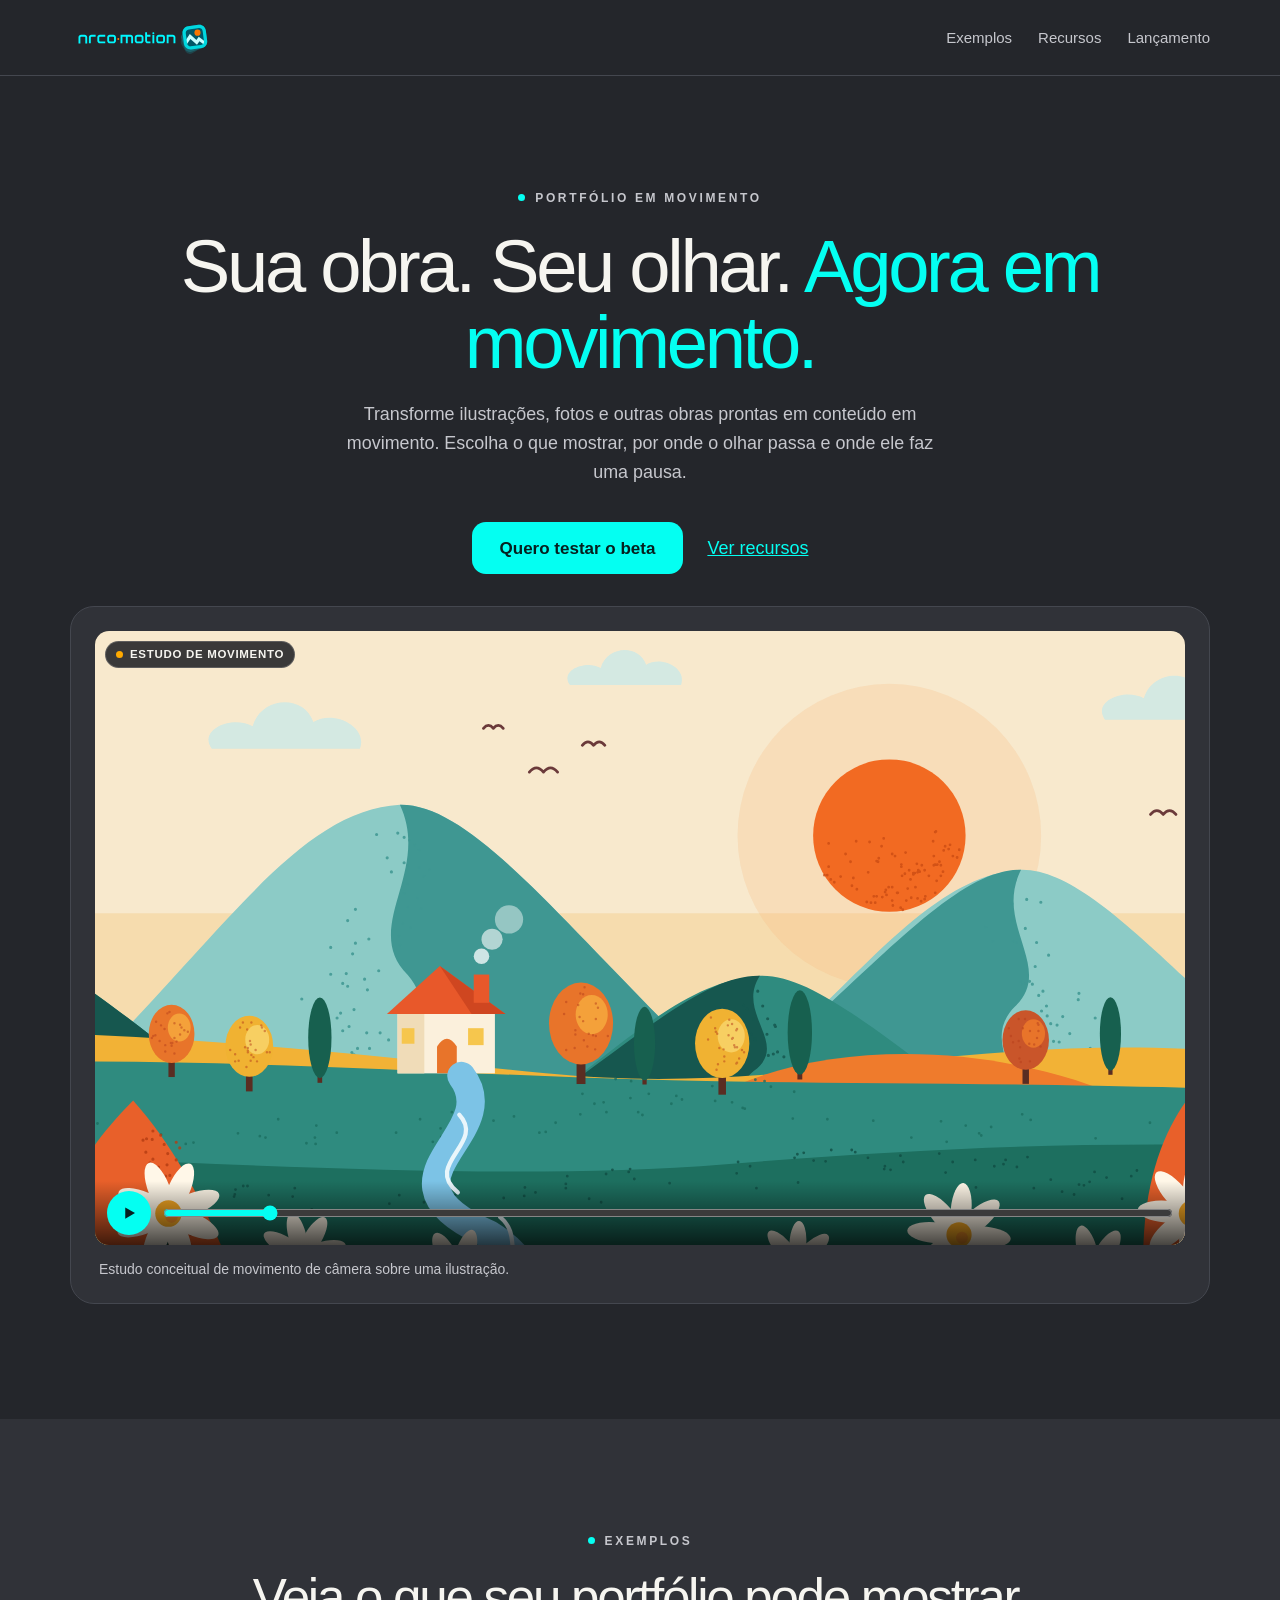
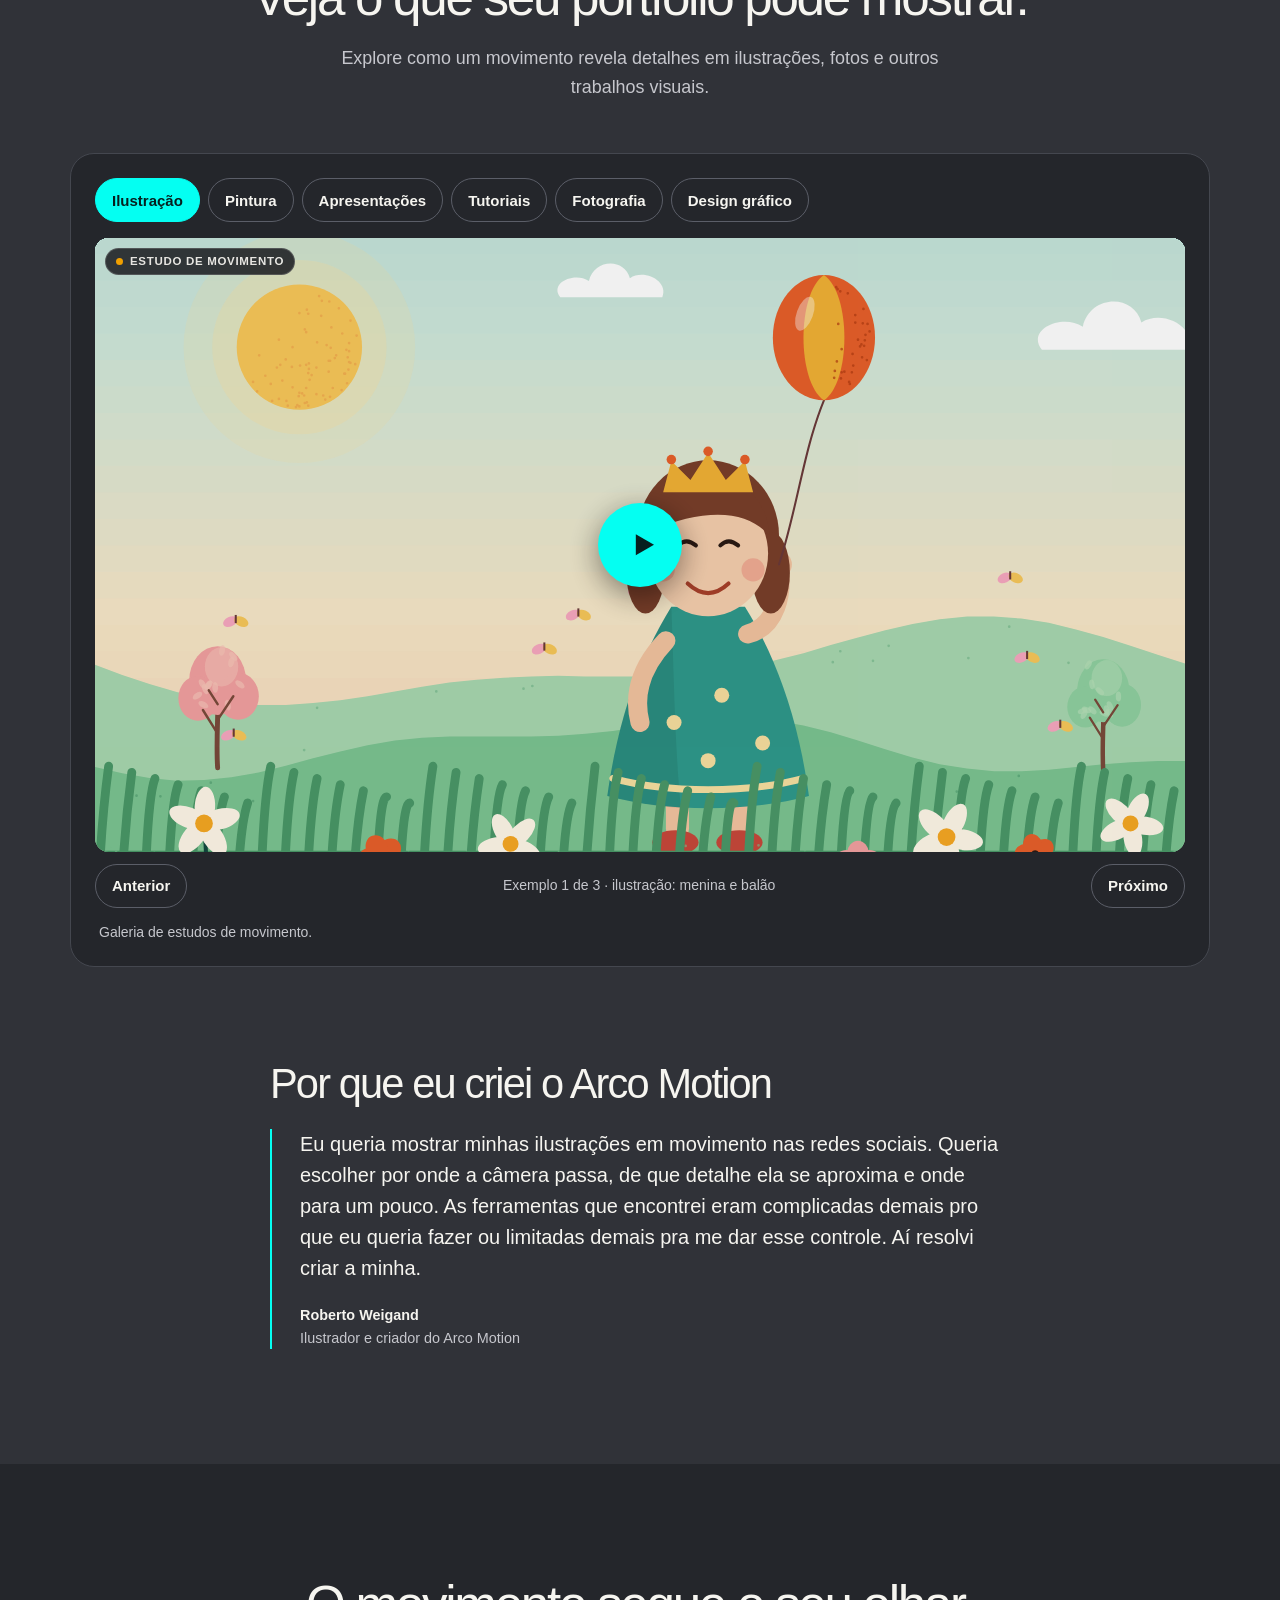
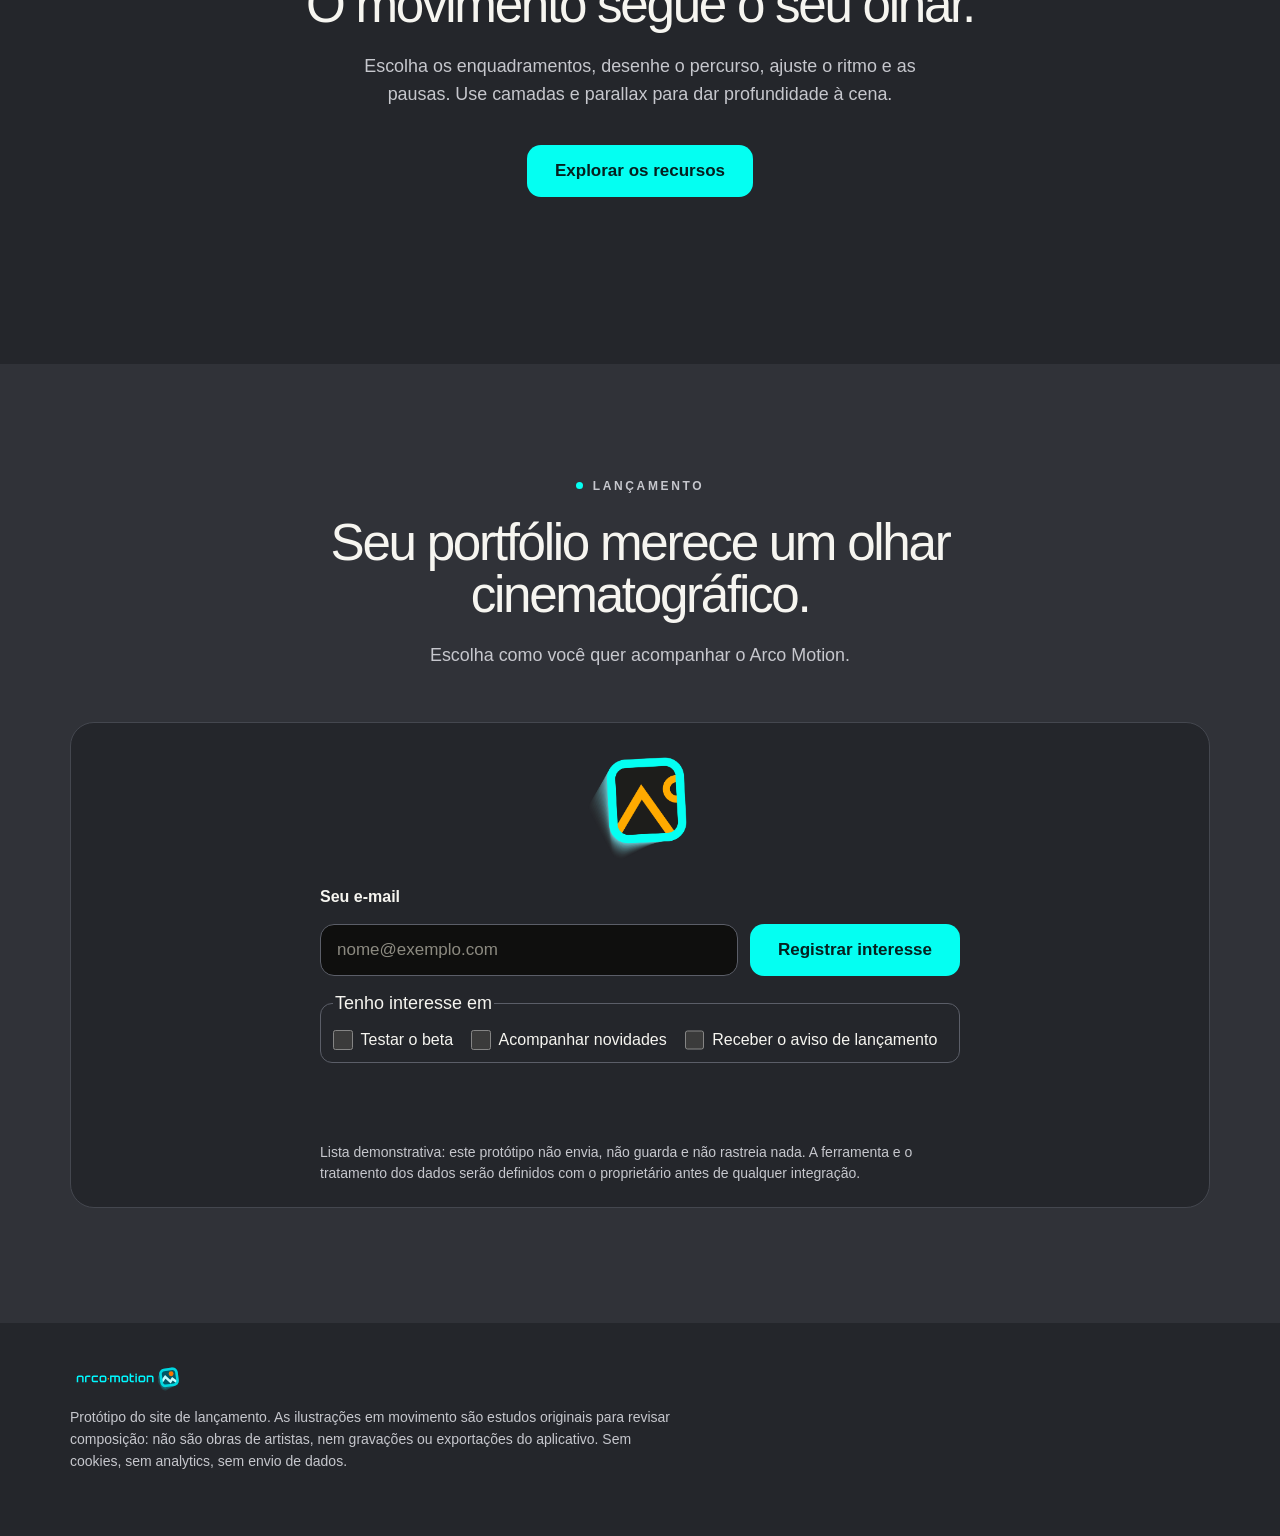
==== index.html @ 16046665 "Publica prévia do site Arco Motion" ====
<!doctype html>
<html lang="pt-BR">
<head>
<meta charset="utf-8">
<meta name="viewport" content="width=device-width, initial-scale=1">
<title>Arco Motion — Sua obra. Seu olhar. Agora em movimento</title>
<meta name="description" content="Arco Motion: mostre ilustração, pintura e fotografia em movimento nas redes sociais e no portfólio, sem imprimir nem filmar a obra.">
<meta name="theme-color" content="#24262b">
<link rel="icon" type="image/png" href="assets/arcomotion-simbolo.png">
<link rel="stylesheet" href="css/style.css">
</head>
<body>
<a class="skip" href="#conteudo">Ir para o conteúdo</a>

<header class="top">
  <div class="wrap">
    <a class="brand" href="#topo" aria-label="Arco Motion — início">
      <img src="assets/arco-motion-fundo-escuro.svg" width="382" height="100" alt="Arco Motion">
    </a>
    <nav class="nav landing-nav" aria-label="Páginas">
      <a href="#exemplos">Exemplos</a>
      <a href="recursos.html">Recursos</a>
      <a href="#lista">Lançamento</a>
    </nav>
  </div>
</header>

<main id="conteudo">

<section class="s hero" id="topo" aria-labelledby="h-hero">
  <div class="wrap">
    <div class="head">
      <p class="hat">Portfólio em movimento</p>
      <h1 id="h-hero">Sua obra. Seu olhar. <span class="cy">Agora em movimento.</span></h1>
      <p>Transforme ilustrações, fotos e outras obras prontas em conteúdo em movimento. Escolha o que mostrar, por onde o olhar passa e onde ele faz uma pausa.</p>
    <div class="cta landing-actions"><a class="btn" href="#lista">Quero testar o beta</a><a href="recursos.html">Ver recursos</a></div>
    </div>
    <div class="media">
      <div class="player" data-motion="hero" data-aspect="16/9" data-id="hero" data-autoplay="1" data-title="Estudo de movimento: câmera percorrendo uma paisagem ilustrada"></div>
      <p class="rm" role="note">Movimento reduzido está ativo no seu aparelho: nada começa sozinho. Use o botão de reproduzir quando quiser.</p>
      <p class="media-note">Estudo conceitual de movimento de câmera sobre uma ilustração.</p>
    </div>
  </div>
</section>

<section class="s" id="exemplos" aria-labelledby="h-ex">
  <div class="wrap">
    <div class="head">
      <p class="hat">Exemplos</p>
      <h2 id="h-ex">Veja o que seu portfólio pode mostrar.</h2>
      <p>Explore como um movimento revela detalhes em ilustrações, fotos e outros trabalhos visuais.</p>
    </div>
    <div class="media">
      <div class="tabs" role="tablist" aria-label="Tipo de trabalho" id="tabs"></div>
      <div id="tabpanels"></div>
      <p class="media-note">Galeria de estudos de movimento.</p>
    </div>
    <section class="founder-story" id="historia" aria-labelledby="h-historia">
      <h2 id="h-historia">Por que eu criei o Arco Motion</h2>
      <figure>
        <blockquote>
          <p>Eu queria mostrar minhas ilustrações em movimento nas redes sociais. Queria escolher por onde a câmera passa, de que detalhe ela se aproxima e onde para um pouco. As ferramentas que encontrei eram complicadas demais pro que eu queria fazer ou limitadas demais pra me dar esse controle. Aí resolvi criar a minha.</p>
        </blockquote>
        <figcaption><strong>Roberto Weigand</strong><span>Ilustrador e criador do Arco Motion</span></figcaption>
      </figure>
    </section>
  </div>
</section>

<section class="s" aria-labelledby="h-destaques">
  <div class="wrap">
    <div class="head">
      <h2 id="h-destaques">O movimento segue o seu olhar.</h2>
      <p>Escolha os enquadramentos, desenhe o percurso, ajuste o ritmo e as pausas. Use camadas e parallax para dar profundidade à cena.</p>
      <div class="cta"><a class="btn" href="recursos.html">Explorar os recursos</a></div>
    </div>
  </div>
</section>

<section class="s closing" id="lista" aria-labelledby="h-fim">
  <div class="wrap">
    <div class="head">
      <p class="hat">Lançamento</p>
      <h2 id="h-fim">Seu portfólio merece um olhar cinematográfico.</h2>
      <p>Escolha como você quer acompanhar o Arco Motion.</p>
    </div>
    <div class="media">
      <img class="sym" src="assets/arcomotion-simbolo.png" width="801" height="801" alt="">
      <form class="signup" id="signup" novalidate>
        <label for="em">Seu e-mail</label>
        <div class="row">
          <input id="em" type="email" inputmode="email" autocomplete="off" placeholder="nome@exemplo.com">
          <button class="btn" type="submit">Registrar interesse</button>
        </div>
        <fieldset class="signup-interests">
          <legend>Tenho interesse em</legend>
          <label><input type="checkbox" name="interesse" value="beta"> Testar o beta</label>
          <label><input type="checkbox" name="interesse" value="novidades"> Acompanhar novidades</label>
          <label><input type="checkbox" name="interesse" value="lancamento"> Receber o aviso de lançamento</label>
        </fieldset>
        <p class="msg" id="msg" role="status" aria-live="polite"></p>
        <p class="media-note" style="margin:0">Lista demonstrativa: este protótipo não envia, não guarda e não rastreia nada. A ferramenta e o tratamento dos dados serão definidos com o proprietário antes de qualquer integração.</p>
      </form>
    </div>
  </div>
</section>

</main>

<footer>
  <div class="wrap">
    <img src="assets/arco-motion-fundo-escuro.svg" width="382" height="100" alt="Arco Motion">
    <p>Protótipo do site de lançamento. As ilustrações em movimento são estudos originais para revisar composição: não são obras de artistas, nem gravações ou exportações do aplicativo. Sem cookies, sem analytics, sem envio de dados.</p>
  </div>
</footer>

<script src="js/scenes.js"></script>
<script src="js/app.js"></script>
</body>
</html>
---- css/style.css ----
/* Arco Motion — site de lançamento (protótipo)
   Cores da marca amostradas do arquivo oficial do logo:
   ciano #04FFF2 · âmbar #FFAA00 · fundo #1D1D1B · azul-suave #6BC4CF */
:root {
  /* fundos amostrados dos painéis do aplicativo (arco-app-test, index.html):
     --bg #24262B · --surface #303238 · --surface2 #393C43 · --surface3 #4a4d55 */
  --bg: #24262b;
  --bg-2: #393c43;
  --panel: #303238;
  --stage: #1b1d21;
  --line: #44474f;
  --line-2: #5b5e68;
  --text: #f6f5f0;
  --muted: #c6c7cd;
  --cyan: #04fff2;
  --amber: #ffaa00;
  --coral: #ff6b5b;
  --soft: #6bc4cf;
  --r: 18px;
  --wrap: 1180px;
  --sans: "Helvetica Neue", Helvetica, Arial, "Liberation Sans", sans-serif;
  color-scheme: dark;
}
*, *::before, *::after { box-sizing: border-box; }
html { -webkit-text-size-adjust: 100%; scroll-behavior: smooth; scroll-padding-top: 12px; }
body { margin: 0; background: var(--bg); color: var(--text); font-family: var(--sans); font-size: 18px; line-height: 1.55; overflow-x: hidden; }
img, svg { max-width: 100%; display: block; }
a { color: var(--cyan); }
:focus-visible { outline: 3px solid var(--cyan); outline-offset: 3px; border-radius: 6px; }
.sr { position: absolute; width: 1px; height: 1px; overflow: hidden; clip: rect(0 0 0 0); white-space: nowrap; }
.skip { position: absolute; left: 12px; top: -80px; background: var(--cyan); color: #06201f; padding: 10px 16px; border-radius: 10px; font-weight: 700; z-index: 50; text-decoration: none; }
.skip:focus { top: 12px; }
.wrap { width: 100%; max-width: var(--wrap); margin: 0 auto; padding: 0 20px; }

/* ---------- cabeçalho ---------- */
.top { padding: 18px 0; border-bottom: 1px solid var(--line); }
.top .wrap { display: flex; align-items: center; justify-content: space-between; gap: 20px; }
.brand { display: block; line-height: 0; }
.brand img { height: 38px; width: auto; }
.nav { display: none; gap: 26px; }
.nav a { color: var(--muted); text-decoration: none; font-size: 15px; padding: 8px 0; }
.nav a:hover { color: var(--text); }
@media (min-width: 860px) { .nav { display: flex; } }

/* ---------- seções: título → explicação → mídia ---------- */
section.s { padding: clamp(64px, 9vw, 120px) 0; background: var(--bg); }
main > section.s:nth-of-type(even) { background: #303238; --panel: #24262b; }
.hat { display: inline-flex; align-items: center; gap: 10px; margin: 0 0 22px; color: var(--muted); font-size: 12px; font-weight: 700; letter-spacing: .22em; text-transform: uppercase; line-height: 1.3; max-width: none; }
.hat::before { content: ""; display: inline-block; width: 7px; height: 7px; margin-right: 10px; vertical-align: .12em; border-radius: 50%; background: var(--cyan); }
.head { max-width: 820px; margin: 0 auto clamp(30px, 4.4vw, 52px); text-align: center; }
h1, h2 { margin: 0; font-weight: 400; letter-spacing: -.045em; line-height: 1.02; }
h3 { font-weight: 400; letter-spacing: -.02em; }
h1 { font-size: clamp(2.5rem, 5.8vw, 4.7rem); }
h1 .cy { color: var(--cyan); }
h1 .accent { display: block; margin-top: .22em; font-size: .56em; letter-spacing: -.04em; color: var(--text); }
h2 { font-size: clamp(2rem, 4vw, 3.3rem); }
h2 .sub { color: var(--cyan); }
.head p { margin: 20px auto 0; color: var(--muted); font-size: clamp(1rem, 1.6vw, 1.12rem); line-height: 1.6; max-width: 60ch; font-weight: 400; }
.head p.hat { display: block; margin: 0 0 22px; color: var(--muted); font-size: 12px; font-weight: 700; letter-spacing: .22em; text-transform: uppercase; line-height: 1.3; max-width: none; }
.hero { padding-top: clamp(32px, 4.5vw, 56px); }
.hero .head { max-width: 1040px; margin-bottom: clamp(22px, 3vw, 32px); }

/* ---------- mídia ---------- */
.media { background: var(--panel); border: 1px solid var(--line); border-radius: 24px; padding: clamp(12px, 2.2vw, 24px); }
.media + .media { margin-top: 20px; }
.media-note { margin: 14px 4px 0; font-size: 14px; color: var(--muted); line-height: 1.45; }
.media-note b { color: var(--text); font-weight: 600; }
.tag { display: inline-flex; align-items: center; gap: 7px; font-size: 11.5px; font-weight: 700; letter-spacing: .06em; text-transform: uppercase; padding: 6px 10px; border-radius: 999px; background: rgba(27, 29, 33, .86); color: var(--text); border: 1px solid rgba(255, 255, 255, .18); backdrop-filter: blur(4px); line-height: 1.1; }
.tag::before { content: ""; width: 7px; height: 7px; border-radius: 50%; background: var(--amber); flex: none; }
.tag.sch::before { background: var(--soft); border-radius: 2px; }
.tag.pend { border-style: dashed; border-color: var(--amber); color: var(--amber); }
.tag.pend::before { background: var(--amber); }

/* player */
.player { position: relative; border-radius: 14px; overflow: hidden; background: var(--stage); isolation: isolate; }
.stagewrap { position: relative; width: 100%; aspect-ratio: var(--ar, 16/9); background: var(--stage); overflow: hidden; }
.stagewrap > svg.scene { position: absolute; inset: 0; width: 100%; height: 100%; }
.stagewrap > svg.ov { position: absolute; inset: 0; width: 100%; height: 100%; pointer-events: none; }
.stagewrap > video { position: absolute; inset: 0; width: 100%; height: 100%; object-fit: cover; }
.player .tag { position: absolute; left: 10px; top: 10px; z-index: 3; }
.bigplay { position: absolute; inset: 0; z-index: 4; display: grid; place-items: center; background: rgba(0, 0, 0, .06); border: 0; cursor: pointer; padding: 0; transition: background .2s; }
.bigplay:hover { background: rgba(0, 0, 0, .05); }
.bigplay span { width: clamp(56px, 9vw, 84px); aspect-ratio: 1; border-radius: 50%; background: var(--cyan); display: grid; place-items: center; box-shadow: 0 8px 30px rgba(0, 0, 0, .45); }
.bigplay svg { width: 40%; height: 40%; fill: #06201f; margin-left: 6%; }
.player.compact .bigplay span { width: 52px; }
.player:not(.is-poster) .bigplay { display: none; }
.bar { position: absolute; left: 0; right: 0; bottom: 0; z-index: 3; display: flex; align-items: center; gap: 12px; padding: 10px 12px; background: linear-gradient(to top, rgba(0, 0, 0, .72), rgba(0, 0, 0, 0)); }
.player.is-poster .bar { display: none; }
.pp { flex: none; width: 44px; height: 44px; border-radius: 50%; border: 0; background: var(--cyan); display: grid; place-items: center; cursor: pointer; padding: 0; }
.pp svg { width: 18px; height: 18px; fill: #06201f; }
.seek { flex: 1; min-width: 0; accent-color: var(--cyan); height: 44px; margin: 0; background: transparent; cursor: pointer; }
.player.compact .seek { display: none; }
.player.compact .bar { padding: 8px; }
.player.compact .pp { width: 40px; height: 40px; }
.bar.free { position: static; background: none; padding: 14px 4px 0; }
.rm { display: none; margin: 14px 0 0; font-size: 14px; color: var(--amber); }
.reduce .rm { display: block; }

/* botões e CTA */
.btn { display: inline-flex; align-items: center; justify-content: center; gap: 10px; min-height: 52px; padding: 0 28px; border-radius: 14px; border: 0; background: var(--cyan); color: #06201f; font: 700 17px/1 var(--sans); text-decoration: none; cursor: pointer; }
.btn:hover { background: #5dfff6; }
.cta { text-align: center; margin-top: clamp(24px, 3.4vw, 36px); }
.chip { min-height: 44px; padding: 0 16px; border-radius: 999px; border: 1px solid var(--line-2); background: transparent; color: var(--text); font: 600 15px/1 var(--sans); cursor: pointer; }
.chip:hover { border-color: var(--cyan); }
.chip[aria-pressed="true"], .chip[aria-selected="true"] { background: var(--cyan); color: #06201f; border-color: var(--cyan); }
.chips { display: flex; flex-wrap: wrap; gap: 8px; margin-top: 14px; }

/* ---------- gráfico de processo (etapas numeradas dentro do visual) ---------- */
.flow { display: grid; gap: 22px; grid-template-columns: 1fr; max-width: 620px; margin: 0 auto; counter-reset: st; }
.step { position: relative; display: flex; flex-direction: column; background: var(--bg-2); border: 1px solid var(--line); border-radius: 16px; overflow: visible; }
.step .vis { position: relative; border-radius: 15px 15px 0 0; overflow: hidden; background: var(--stage); aspect-ratio: 16/10; }
.step .vis > svg, .step .vis > .stagewrap { position: absolute; inset: 0; width: 100%; height: 100%; aspect-ratio: auto; }
.step .num { position: absolute; right: 10px; top: 10px; z-index: 5; width: 38px; height: 38px; border-radius: 12px; background: var(--cyan); color: #06201f; font: 800 20px/38px var(--sans); text-align: center; }
.step h3 { margin: 0; padding: 14px 16px 2px; font-size: 18px; line-height: 1.2; }
.step p { margin: 0; padding: 4px 16px 16px; color: var(--muted); font-size: 15px; line-height: 1.4; }
.step:not(:last-child)::after { content: ""; position: absolute; left: 50%; bottom: -21px; width: 2px; height: 20px; background: var(--cyan); transform: translateX(-50%); }
.step:not(:last-child)::before { content: ""; position: absolute; left: 50%; bottom: -26px; width: 12px; height: 12px; border-right: 2px solid var(--cyan); border-bottom: 2px solid var(--cyan); transform: translateX(-50%) rotate(45deg); z-index: 2; }
@media (min-width: 1100px) {
  .flow.f5 { grid-template-columns: repeat(6, 1fr); max-width: none; gap: 30px 30px; }
  .flow.f5 .step:nth-child(-n+3) { grid-column: span 2; }
  .flow.f5 .step:nth-child(n+4) { grid-column: span 3; }
  .flow.f5 .step:nth-child(3)::after, .flow.f5 .step:nth-child(3)::before { display: none; }
  .flow.f4 { grid-template-columns: repeat(4, 1fr); max-width: none; gap: 26px; }
  .flow.f3 { grid-template-columns: repeat(3, 1fr); max-width: none; gap: 30px; }
  .step:not(:last-child)::after { left: auto; right: -27px; bottom: auto; top: 42px; width: 26px; height: 2px; transform: none; }
  .step:not(:last-child)::before { left: auto; right: -29px; bottom: auto; top: 37px; transform: rotate(-45deg); width: 11px; height: 11px; border: 0; border-right: 2px solid var(--cyan); border-top: 2px solid var(--cyan); }
}
@media (min-width: 700px) and (max-width: 1099px) {
  .flow.f3 { grid-template-columns: repeat(3, 1fr); max-width: none; gap: 30px; }
  .flow.f3 .step:not(:last-child)::after { left: auto; right: -27px; bottom: auto; top: 30px; width: 26px; height: 2px; transform: none; }
  .flow.f3 .step:not(:last-child)::before { left: auto; right: -29px; bottom: auto; top: 25px; transform: rotate(-45deg); width: 11px; height: 11px; border: 0; border-right: 2px solid var(--cyan); border-top: 2px solid var(--cyan); }
}
.slot { margin-top: 20px; border: 1.5px dashed var(--amber); border-radius: 16px; padding: 16px 18px; display: flex; flex-wrap: wrap; align-items: center; gap: 12px 16px; color: var(--muted); font-size: 15px; }
.slot b { color: var(--text); }

.step .vis > .player { position: absolute; inset: 0; border-radius: 0; }
.step .vis .stagewrap { height: 100%; aspect-ratio: auto; }
.step .vis .tag { display: none; }

/* composições lado a lado */
.pair { display: grid; gap: 16px; grid-template-columns: 1fr; align-items: start; }
@media (min-width: 900px) { .pair { grid-template-columns: 1fr 1fr; gap: 20px; } }
.ovwrap { position: relative; border-radius: 14px; overflow: hidden; background: var(--stage); }
.ovwrap svg { width: 100%; height: auto; aspect-ratio: 16/10; }
.ovwrap .tag { position: absolute; right: 10px; top: 10px; z-index: 2; }
.cap { margin: 10px 2px 0; font-size: 14px; color: var(--muted); }
.cap b { color: var(--text); }
.checks { list-style: none; margin: 16px 0 0; padding: 0; display: grid; gap: 10px; grid-template-columns: 1fr; }
@media (min-width: 700px) { .checks { grid-template-columns: repeat(3, 1fr); } }
.checks li { background: var(--bg-2); border: 1px solid var(--line); border-radius: 12px; padding: 12px 14px; font-size: 15px; color: var(--muted); line-height: 1.35; }
.checks b { display: block; color: var(--text); font-size: 16px; margin-bottom: 2px; }
.checks b::before { content: "✓ "; color: var(--cyan); }

/* camadas explodidas */
.xl { position: relative; aspect-ratio: 16/10; background: var(--stage); border-radius: 14px; overflow: hidden; }
.pl { position: absolute; width: 62%; aspect-ratio: 16/10; border: 2px solid var(--line-2); border-radius: 8px; overflow: hidden; background: rgba(255, 255, 255, .03); box-shadow: 0 10px 24px rgba(0, 0, 0, .5); }
.pl svg { width: 100%; height: 100%; display: block; }
.pl span { position: absolute; left: 6px; bottom: 6px; font-size: 11px; font-weight: 700; letter-spacing: .05em; text-transform: uppercase; background: rgba(18, 18, 17, .85); border-radius: 6px; padding: 3px 7px; }
.sw { display: inline-flex; align-items: center; gap: 12px; margin-top: 14px; font-size: 16px; font-weight: 600; cursor: pointer; min-height: 44px; }
.sw button { position: relative; width: 56px; height: 32px; border-radius: 999px; border: 0; background: var(--line-2); cursor: pointer; padding: 0; transition: background .2s; }
.sw button::after { content: ""; position: absolute; top: 4px; left: 4px; width: 24px; height: 24px; border-radius: 50%; background: #fff; transition: transform .2s; }
.sw button[aria-checked="true"] { background: var(--cyan); }
.sw button[aria-checked="true"]::after { transform: translateX(24px); background: #06201f; }

/* formatos */
.fmts { display: flex; flex-wrap: wrap; justify-content: center; align-items: flex-end; gap: 22px 18px; }
.fmt { --h: 200px; width: min(100%, calc(var(--h) * var(--ar))); }
.fmt .stagewrap { border-radius: 10px; border: 1px solid var(--line-2); }
.fmt figcaption { margin-top: 8px; font-size: 14px; color: var(--muted); text-align: center; line-height: 1.3; max-width: none; }
.fmt figcaption b { display: block; color: var(--text); font-size: 15px; }
.fmt { margin: 0; }
@media (max-width: 600px) { .fmt { --h: 170px; } }

/* grades */
.grid { display: grid; gap: 16px; grid-template-columns: 1fr; }
@media (min-width: 640px) { .grid.g2, .grid.g3, .grid.g4 { grid-template-columns: repeat(2, 1fr); } }
@media (min-width: 1000px) { .grid.g4 { grid-template-columns: repeat(4, 1fr); } .grid.g3 { grid-template-columns: repeat(3, 1fr); } }
.card { background: var(--bg-2); border: 1px solid var(--line); border-radius: 16px; overflow: hidden; display: flex; flex-direction: column; }
.card .player { border-radius: 0; }
.card h3 { margin: 0; padding: 14px 16px 2px; font-size: 18px; }
.card p { margin: 0; padding: 2px 16px 16px; color: var(--muted); font-size: 14.5px; line-height: 1.4; }
.card .tagrow { padding: 0 16px 16px; margin-top: auto; }
.pill { display: inline-block; font-size: 12px; font-weight: 700; letter-spacing: .04em; padding: 5px 10px; border-radius: 999px; border: 1px dashed var(--line-2); color: var(--muted); text-transform: uppercase; }

/* IA */
.status { display: flex; gap: 14px; align-items: flex-start; border: 1.5px solid var(--amber); border-radius: 16px; padding: 16px 18px; margin-bottom: 20px; background: rgba(255, 170, 0, .06); font-size: 15.5px; color: var(--muted); }
.status b { color: var(--amber); white-space: nowrap; }
.promptbox { position: absolute; inset: 0; padding: 16% 8% 8%; display: flex; flex-direction: column; justify-content: center; gap: 10px; background: #0f0f0e; }
.promptbox .lbl { font-size: 12px; font-weight: 700; letter-spacing: .08em; text-transform: uppercase; color: var(--soft); }
.promptbox .txt { border: 1.5px solid var(--line-2); border-radius: 12px; padding: 12px 14px; font-size: clamp(13px, 2.6vw, 17px); line-height: 1.35; color: var(--text); background: #181816; }

/* abas */
.tabs { display: flex; flex-wrap: wrap; gap: 8px; margin-bottom: 16px; }
.tabs .chip { flex: none; }
.tabpanel[hidden] { display: none; }

.founder-story { max-width: 740px; margin: clamp(48px, 8vw, 96px) auto 0; }
.founder-story h2 { font-size: clamp(1.75rem, 3.5vw, 2.6rem); }
.founder-story figure { margin: 24px 0 0; padding-left: clamp(16px, 3vw, 28px); border-left: 2px solid var(--cyan); }
.founder-story blockquote { margin: 0; font-size: clamp(1.06rem, 2vw, 1.25rem); }
.founder-story blockquote p { margin: 0; }
.founder-story figcaption { margin-top: 20px; color: var(--muted); font-size: .9rem; }
.founder-story figcaption strong { display: block; color: var(--text); }

/* formulário demonstrativo */
.signup { display: grid; gap: 14px; max-width: 640px; margin: 0 auto; text-align: left; }
.signup label { font-weight: 700; font-size: 16px; }
.signup .row { display: grid; gap: 12px; grid-template-columns: 1fr; }
@media (min-width: 640px) { .signup .row { grid-template-columns: 1fr auto; } }
.signup input { min-height: 52px; border-radius: 14px; border: 1.5px solid var(--line-2); background: #0f0f0e; color: var(--text); padding: 0 16px; font: 17px var(--sans); width: 100%; }
.signup input::placeholder { color: #8c8a80; }
.signup .msg { min-height: 1.4em; color: var(--amber); font-size: 15px; }
.closing .head { margin-left: auto; margin-right: auto; text-align: center; }
.closing .head p { margin-left: auto; margin-right: auto; }
.closing .media { text-align: center; }
.closing .media .sym { width: 120px; height: auto; margin: 0 auto 18px; }

footer { padding: 40px 0 64px; color: var(--muted); font-size: 14px; }
footer .wrap { display: grid; gap: 14px; }
footer img { height: 30px; width: auto; }
footer p { margin: 0; max-width: 78ch; }

@media (prefers-reduced-motion: reduce) {
  html { scroll-behavior: auto; }
  *, *::before, *::after { animation: none !important; transition: none !important; }
}

/* ---------- principais recursos ---------- */
.rec { display: flex; flex-direction: column; gap: 20px; }
.rcol { display: contents; }
@media (min-width: 860px) { .rec { flex-direction: row; align-items: flex-start; } .rcol { display: flex; flex-direction: column; gap: 20px; flex: 1 1 0; min-width: 0; } }
.rec section { background: var(--bg-2); border: 1px solid var(--line); border-radius: 18px; padding: clamp(18px, 2.4vw, 28px); }
.rec h3 { margin: 0 0 14px; font-size: 1.4rem; letter-spacing: -.025em; }
.rec ul { list-style: none; margin: 0; padding: 0; display: grid; gap: 11px; }
.rec li { position: relative; padding-left: 24px; color: var(--muted); font-size: 16px; line-height: 1.45; }
.rec li::before { content: ""; position: absolute; left: 2px; top: .5em; width: 9px; height: 9px; border-radius: 50%; background: var(--cyan); }
.rec li.prep::before { background: var(--amber); }
.rec li .tag { margin-left: 6px; font-size: 10.5px; padding: 3px 8px; vertical-align: middle; }

/* barra de quatro abas do Frame selecionado (reproduz o menu do editor do Arco) */
.step .vis > .frametabs { position: absolute; left: 0; right: 0; bottom: 0; display: flex; background: #24262b; border-top: 1px solid rgba(255, 255, 255, .08); padding: 7px 0 6px; z-index: 6; }
.ftab { flex: 1; display: flex; flex-direction: column; align-items: center; gap: 5px; color: rgba(235, 235, 235, .95); }
.ftab span { font-size: 11px; line-height: 1; letter-spacing: .1px; color: rgba(235, 235, 235, .92); font-weight: 400; }
.ftab.on { color: var(--cyan); }
.ftab.on svg { stroke-width: 2.4; }
.ftab.on span { color: var(--cyan); font-weight: 600; }

/* vista explodida em perspectiva (seção Camadas) */
.xl.persp { aspect-ratio: 16/12; perspective: 1500px; perspective-origin: 50% 35%; background: radial-gradient(ellipse at 50% 60%, #2f3239 0%, var(--stage) 70%); }
.xl.persp .stack3d { position: absolute; inset: 0; transform-style: preserve-3d; transform: rotateX(58deg) rotateZ(-33deg) translateY(16%) scale(.78); }
.xl.persp .stack3d.on { animation: sway 9s ease-in-out infinite; }
.xl.persp .pl { left: 19%; top: 17%; width: 62%; transform: translateZ(calc(var(--i) * 58px)); box-shadow: 0 0 0 1px rgba(255, 255, 255, .06), 0 24px 40px rgba(0, 0, 0, .45); }
.xl.persp .pl.sel { border-color: var(--cyan); box-shadow: 0 0 0 3px rgba(4, 255, 242, .55), 0 24px 40px rgba(0, 0, 0, .45); }
.xl.persp .pl span { left: 8px; bottom: 8px; font-size: 10px; }
.xl.persp > .tag.sch { right: auto !important; left: 10px; }
@keyframes sway { 0%, 100% { transform: rotateX(56deg) rotateZ(-37deg) translateY(16%) scale(.78); } 50% { transform: rotateX(62deg) rotateZ(-27deg) translateY(16%) scale(.78); } }
.xl .depth { position: absolute; right: 12px; top: 16px; bottom: 16px; display: flex; flex-direction: column; align-items: center; gap: 8px; font-size: 10px; font-weight: 700; letter-spacing: .08em; text-transform: uppercase; color: var(--muted); z-index: 4; white-space: nowrap; }
.xl .depth i { flex: 1; width: 2px; background: linear-gradient(var(--cyan), rgba(4, 255, 242, .15)); border-radius: 2px; }
.xl .depth span { writing-mode: vertical-rl; transform: rotate(180deg); }
@media (prefers-reduced-motion: reduce) { .xl.persp .stack3d.on { animation: none; } }
@media (max-width: 600px) { .xl.persp { aspect-ratio: 1/1; } .xl.persp .stack3d, .xl.persp .stack3d.on { scale: 1.12; } }

/* simulação do desenho (Lápis e Caneta) */
#mao-ov { position: relative; aspect-ratio: 16/10; border-radius: 14px; overflow: hidden; background: var(--stage); }
#mao-ov > svg { position: absolute; inset: 0; width: 100%; height: 100%; }
.simhud { position: absolute; left: 10px; bottom: 10px; z-index: 5; }
.simhud .pill { display: none; flex-direction: column; align-items: center; gap: 0; width: 38px; background: #505054; border-radius: 19px; }
.simhud.menu .pmenu, .simhud.hud .phud { display: flex; }
.simhud .pmenu { padding-top: 3px; }
.simhud .sb { width: 38px; height: 34px; display: flex; align-items: center; justify-content: center; color: #fff; border-radius: 17px; }
.simhud .sb svg { width: 18px; height: 18px; }
.simhud .sb.sel { background: rgba(4, 255, 242, .25); color: var(--cyan); }
.simhud .pmenu .cancel { margin-top: 4px; background: #ff6b8a; color: #001014; width: 38px; height: 38px; border-radius: 19px; }
.simhud .phud { gap: 4px; padding: 0; }
.simhud .phud .sb { width: 38px; height: 38px; border-radius: 19px; }
.simhud .phud .ok { background: var(--cyan); color: #000; }
.simhud .phud .ok.press { box-shadow: 0 0 0 4px rgba(255, 255, 255, .55); transform: scale(.94); }
.simhud .phud .cancelhud { background: #ff9500; color: #000; }
.simcap { position: absolute; left: 58px; right: 10px; bottom: 10px; min-height: 34px; display: flex; align-items: center; padding: 6px 12px; border-radius: 12px; background: rgba(27, 29, 33, .88); border: 1px solid rgba(255, 255, 255, .14); font-size: 13.5px; line-height: 1.3; color: var(--text); z-index: 4; }
@media (max-width: 600px) { .simcap { font-size: 12.5px; } }

.exitem[hidden] { display: none; }
.carbar { display: flex; align-items: center; justify-content: space-between; gap: 12px; margin-top: 12px; flex-wrap: wrap; }
.carbar .cnt { flex: 1 1 160px; text-align: center; color: var(--muted); font-size: 14px; }

@media (min-width: 900px) {
  .flow.f7 { grid-template-columns: repeat(12, 1fr); max-width: none; gap: 30px 30px; }
  .flow.f7 .step:nth-child(-n+4) { grid-column: span 3; }
  .flow.f7 .step:nth-child(n+5) { grid-column: span 4; }
  .flow.f7 .step:nth-child(4)::after, .flow.f7 .step:nth-child(4)::before { display: none; }
}
.fmtlbl { position: absolute; left: 0; right: 0; bottom: 8px; text-align: center; z-index: 4; }
.fmtlbl span { display: inline-block; background: rgba(18, 18, 17, .88); border-radius: 999px; padding: 4px 10px; font-size: 12px; font-weight: 700; color: #fff; }
.expbox { position: absolute; inset: 0; display: flex; flex-direction: column; align-items: center; justify-content: center; gap: 10px; padding: 10%; background: #24262b; }
.expbox .prog { width: 70%; height: 8px; border-radius: 8px; background: rgba(255, 255, 255, .12); overflow: hidden; }
.expbox .prog i { display: block; height: 100%; width: 100%; background: var(--cyan); transform-origin: left; }
.expbox .lb { font-size: 13px; font-weight: 700; color: var(--muted); }

.ovwrap.sq svg { aspect-ratio: 1/1; }
.bigplay.pulse span { animation: pulse 1.1s ease-in-out infinite; }
@keyframes pulse { 0%, 100% { transform: scale(1); box-shadow: 0 0 0 0 rgba(4, 255, 242, .55); } 50% { transform: scale(1.12); box-shadow: 0 0 0 16px rgba(4, 255, 242, 0); } }

@media (min-width: 900px) { .flow.f6 { grid-template-columns: repeat(3, 1fr); max-width: none; gap: 30px; } .flow.f6 .step:nth-child(3)::after, .flow.f6 .step:nth-child(3)::before { display: none; } }
.imgstage { position: absolute; inset: 0; background: #24262b; display: flex; align-items: center; justify-content: center; }
.imgstage::before { content: ""; position: absolute; inset: 10%; border: 2px dashed rgba(255, 255, 255, .22); border-radius: 10px; }
.imgcard { position: relative; width: 74%; aspect-ratio: 16/10; border-radius: 8px; overflow: hidden; box-shadow: 0 12px 28px rgba(0, 0, 0, .5); will-change: transform; }
.imglbl { position: absolute; left: 50%; bottom: 7%; transform: translateX(-50%); background: rgba(18, 18, 17, .88); border-radius: 999px; padding: 4px 10px; font-size: 12px; font-weight: 700; z-index: 3; transition: opacity .2s; }
.expbox .roll { display: grid; grid-template-columns: repeat(4, 1fr); gap: 5px; width: 78%; }
.expbox .rcell { aspect-ratio: 1; border-radius: 6px; background: #393c43; position: relative; overflow: hidden; }
.expbox .rcell.new { background: #2f3239; border: 1px dashed rgba(255, 255, 255, .3); transition: transform .35s, opacity .35s; }
.expbox .rcell .film { position: absolute; inset: 0; }
.expbox .rcell .film .scene { position: absolute; }
.expbox .rcell .pb { position: absolute; right: 4px; bottom: 4px; width: 0; height: 0; border-left: 9px solid #fff; border-top: 5px solid transparent; border-bottom: 5px solid transparent; filter: drop-shadow(0 0 2px rgba(0, 0, 0, .6)); }
.expbox .lb { display: inline-flex; align-items: center; gap: 6px; }
.expbox .lb .ck { display: none; color: var(--cyan); }
.expbox .lb.ok .ck { display: inline; }
.expbox .lb.ok { color: #fff; }
.expbox .prog { transition: opacity .2s; }

/* comunidade: obter, importar e adaptar (esquemas) */
.obtain { position: absolute; inset: 0; display: flex; align-items: center; gap: 5%; padding: 8% 6%; }
.ob-side { flex: 1 1 0; min-width: 0; display: flex; flex-direction: column; gap: 6px; }
.ob-code { background: #0f0f0e; border: 1px solid #3a3a37; border-radius: 8px; padding: 6px 8px; font: 600 10px/1.4 ui-monospace, Menlo, monospace; color: #b9b7ac; display: flex; flex-direction: column; transition: border-color .25s, box-shadow .25s; }
.ob-code b { color: #f6f5f0; font-weight: 700; }
.ob-code.mini { flex: 0 0 30%; }
.ob-code.on { border-color: #04fff2; box-shadow: 0 0 0 2px rgba(4,255,242,.3); }
.ob-btn { display: block; text-align: center; padding: 5px 6px; border-radius: 999px; border: 1px solid #5a5a56; color: #f6f5f0; font: 700 11px/1.2 Helvetica, Arial, sans-serif; background: #1d1d1b; transition: background .2s, color .2s, border-color .2s; }
.ob-btn.on { background: #04fff2; color: #0a0a0a; border-color: #04fff2; }
.ob-prj { position: relative; flex: 1 1 0; min-width: 0; aspect-ratio: 16/10; border-radius: 8px; overflow: hidden; }

.dsteps { list-style: none; margin: 14px 0 0; padding: 0; display: grid; gap: 6px; }
.dsteps li { padding: 8px 12px; border-radius: 10px; border: 1px solid var(--line); color: var(--muted); font-size: 14px; line-height: 1.4; transition: border-color .25s, background .25s, color .25s; }
.dsteps li b { color: var(--text); }
.dsteps li.on { border-color: #04fff2; background: rgba(4,255,242,.08); color: var(--text); }

.flow.nolink .step::before, .flow.nolink .step::after { display: none !important; }
.vlbl { position: absolute; left: 8px; top: 8px; z-index: 6; display: flex; flex-direction: column; gap: 1px; padding: 5px 9px; border-radius: 9px; background: rgba(10,10,10,.82); color: #fff; font: 600 11px/1.3 Helvetica, Arial, sans-serif; max-width: 70%; }
.vlbl b { font-weight: 800; font-size: 12px; }
.vlbl span { color: #c6c7cd; }
.vlbl.on b { color: #04fff2; }

.chatbox { position: absolute; inset: 0; display: flex; flex-direction: column; gap: 8px; padding: 12px; background: #1b1d21; }
.chat-att { position: relative; width: 34%; aspect-ratio: 16/10; border-radius: 8px; overflow: hidden; border: 1px solid #5b5e68; flex: none; }
.chat-txt { flex: 1 1 0; min-height: 0; color: #9a9ca3; font: 500 13.5px/1.45 var(--sans); overflow: hidden; }
.chat-txt .cur { display: inline-block; width: 2px; height: 1em; background: #9a9ca3; margin-left: 2px; vertical-align: -2px; animation: blink 1s steps(2) infinite; }
@keyframes blink { 50% { opacity: 0; } }
.chat-send { position: absolute; right: 12px; bottom: 12px; width: 34px; height: 34px; border-radius: 50%; background: #4a4d55; color: #c6c7cd; display: grid; place-items: center; transition: background .2s, color .2s, transform .2s; }
.chat-send svg { width: 20px; height: 20px; }
.chat-send.on { background: #04fff2; color: #06201f; transform: scale(1.12); }
@media (prefers-reduced-motion: reduce) { .chat-txt .cur { animation: none; } }

.slot { aspect-ratio: 16/9; border: 2px dashed var(--line-2); border-radius: 16px; display: grid; place-items: center; text-align: center; padding: 24px; color: var(--muted); background: var(--stage); }
.slot b { display: block; color: var(--text); font-size: 20px; margin-bottom: 8px; }
.slot p { margin: 0 auto; max-width: 520px; font-size: 15px; line-height: 1.5; }

.rec h3 { display: flex; align-items: center; gap: 12px; }
.ric { flex: none; width: 38px; height: 38px; border-radius: 11px; display: grid; place-items: center; color: var(--cyan); background: rgba(0,229,255,.10); border: 1px solid var(--line); }
.ric svg { width: 22px; height: 22px; }

.landing-actions { display: flex; flex-wrap: wrap; align-items: center; justify-content: center; gap: 12px 24px; }
.signup-interests { display: flex; flex-wrap: wrap; gap: 8px 18px; padding: 10px 12px; border: 1px solid var(--line-2); border-radius: 12px; min-width: 0; margin: 0; }
.signup-interests label { display: flex; align-items: center; gap: 8px; font-weight: 400; }
.signup-interests input { width: 1.15em; height: 1.15em; min-height: 0; margin: 0; accent-color: var(--cyan); }
@media (max-width: 859px) {
  .top .wrap:has(.landing-nav) { flex-wrap: wrap; gap: 8px 20px; }
  .landing-nav { display: flex; flex-wrap: wrap; gap: 4px 16px; }
}
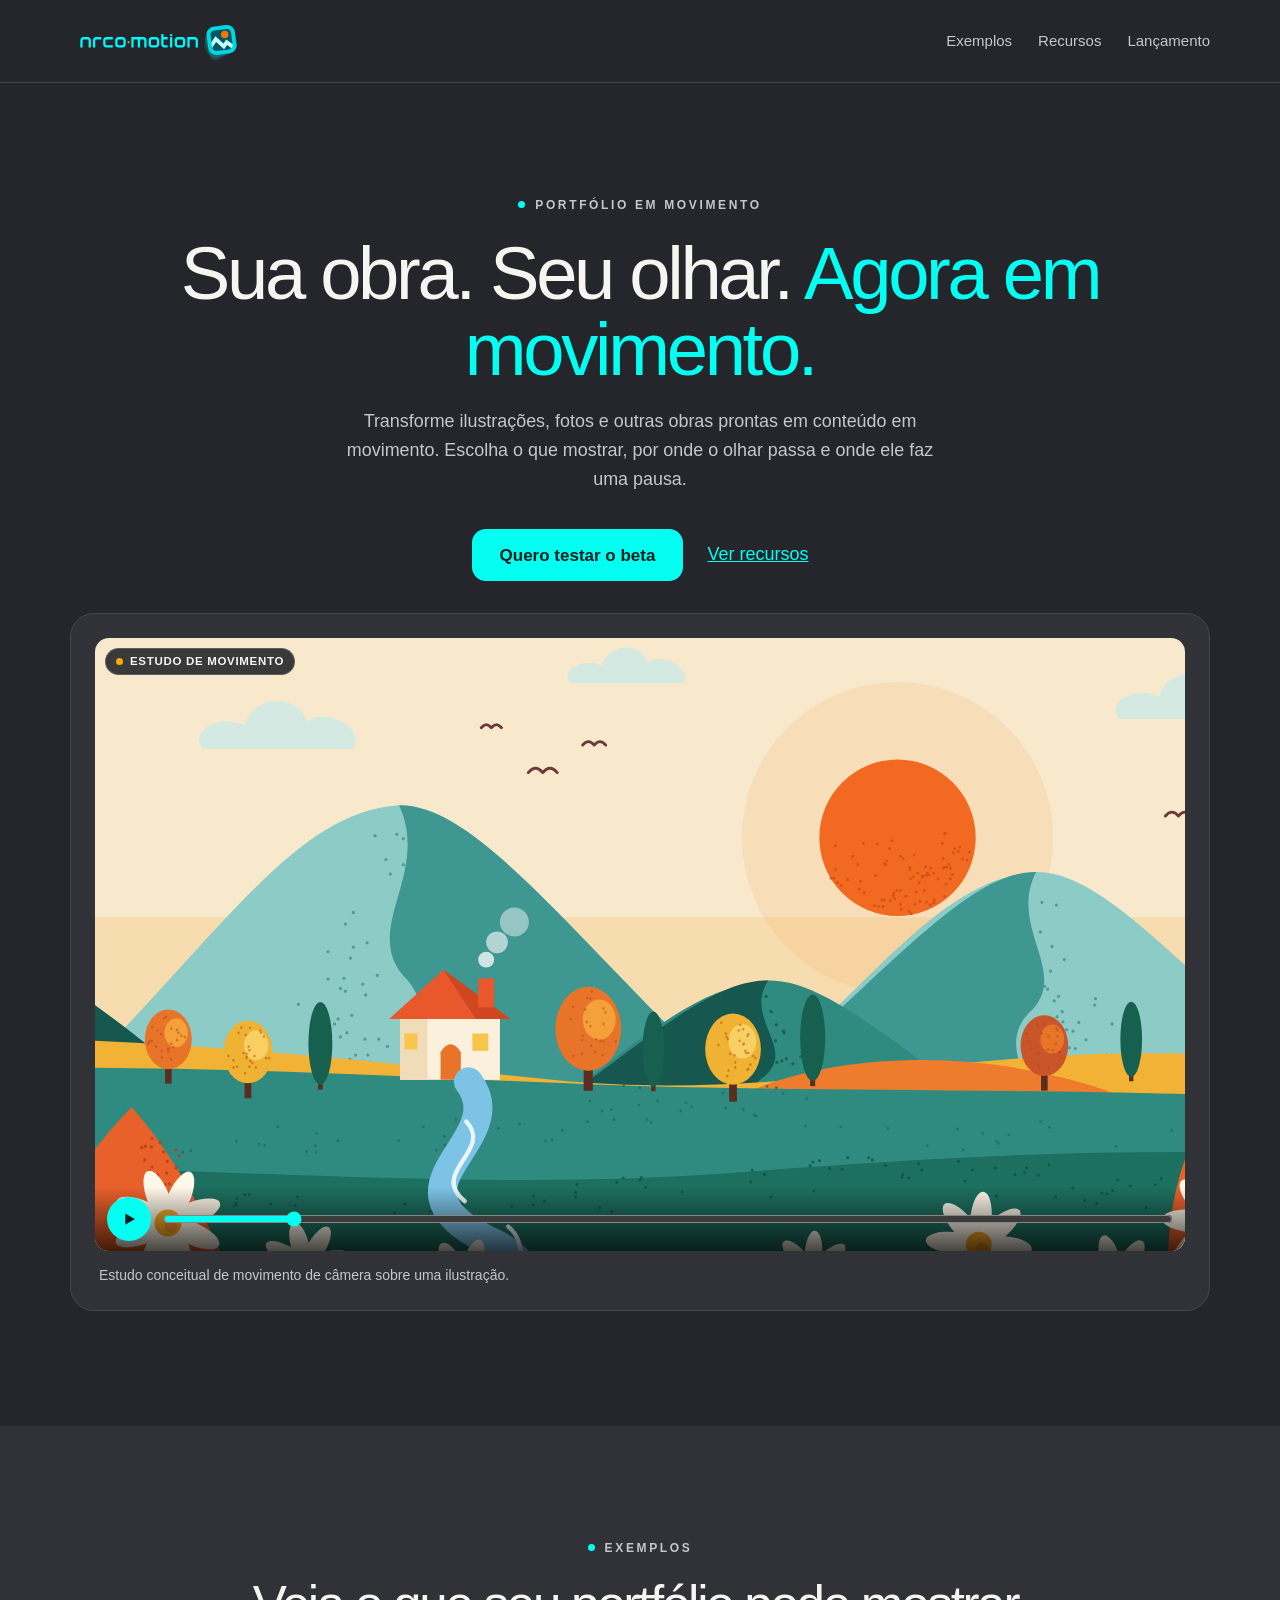
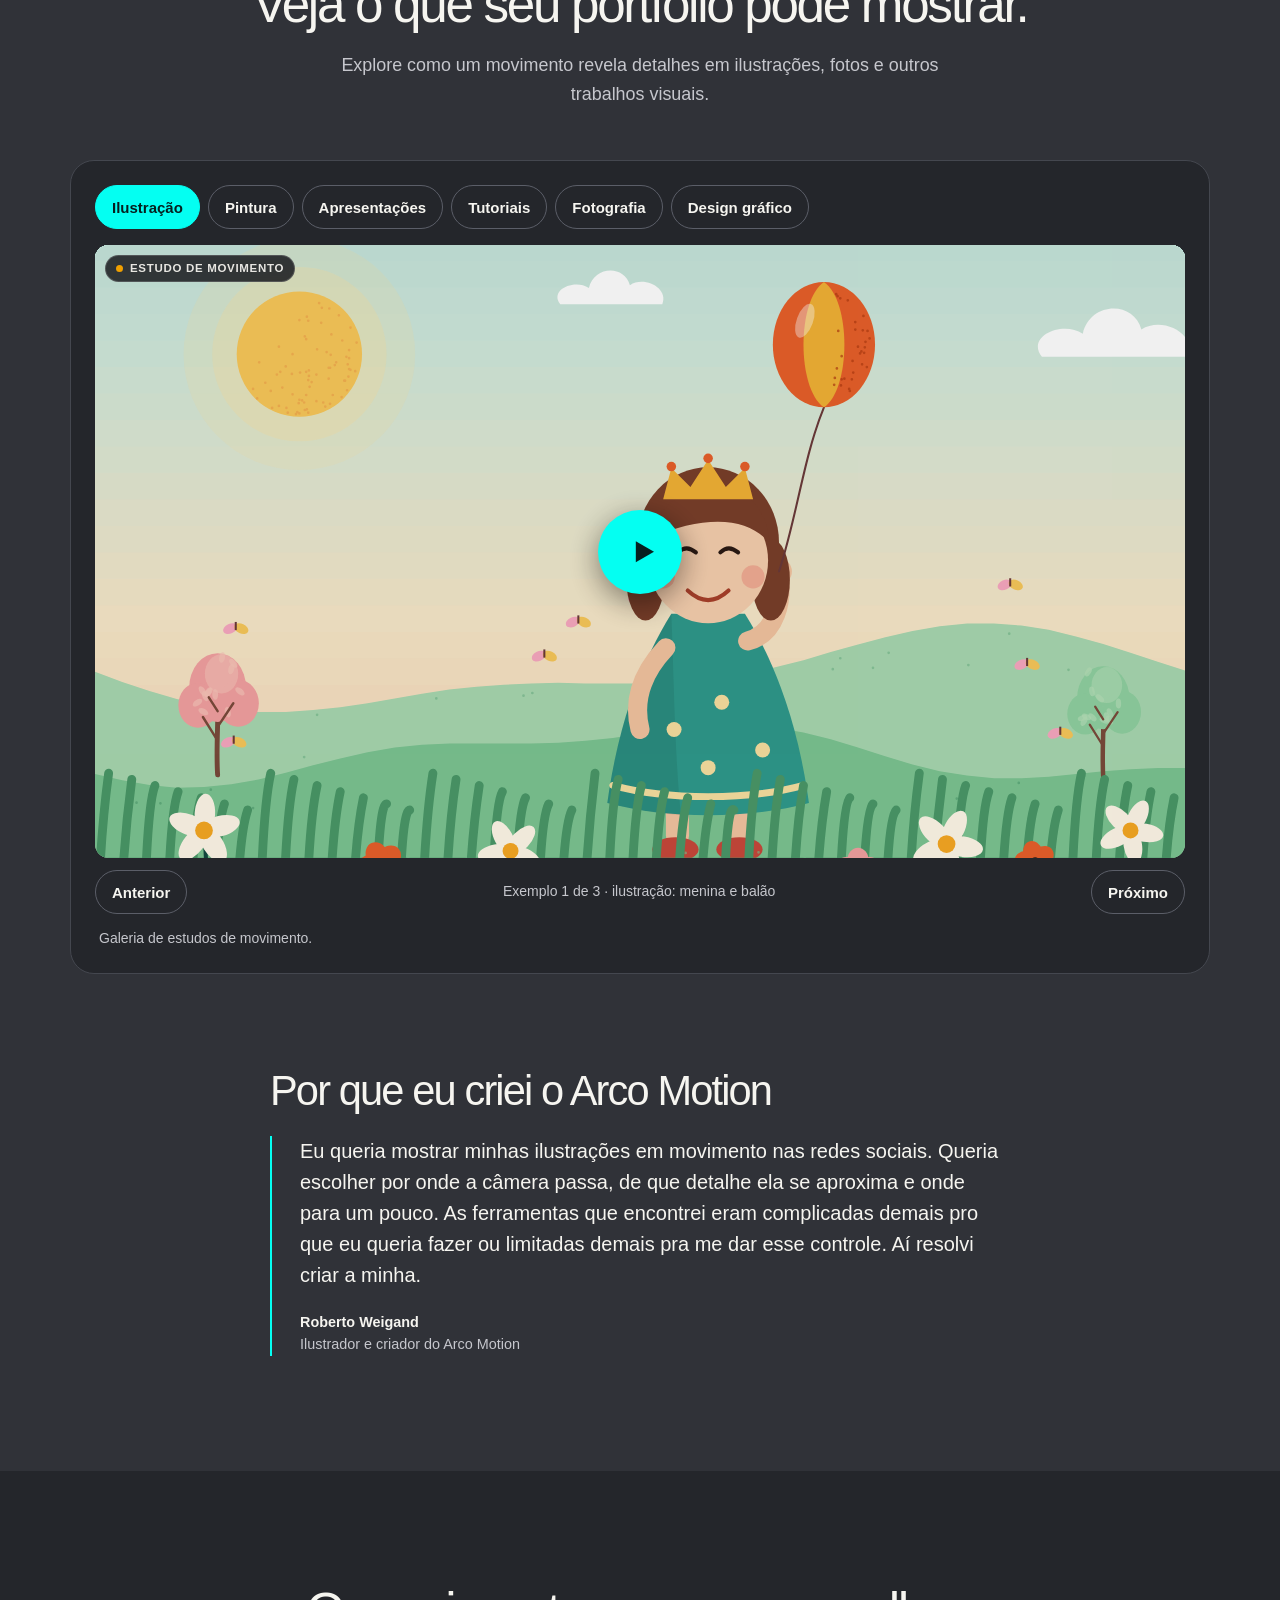
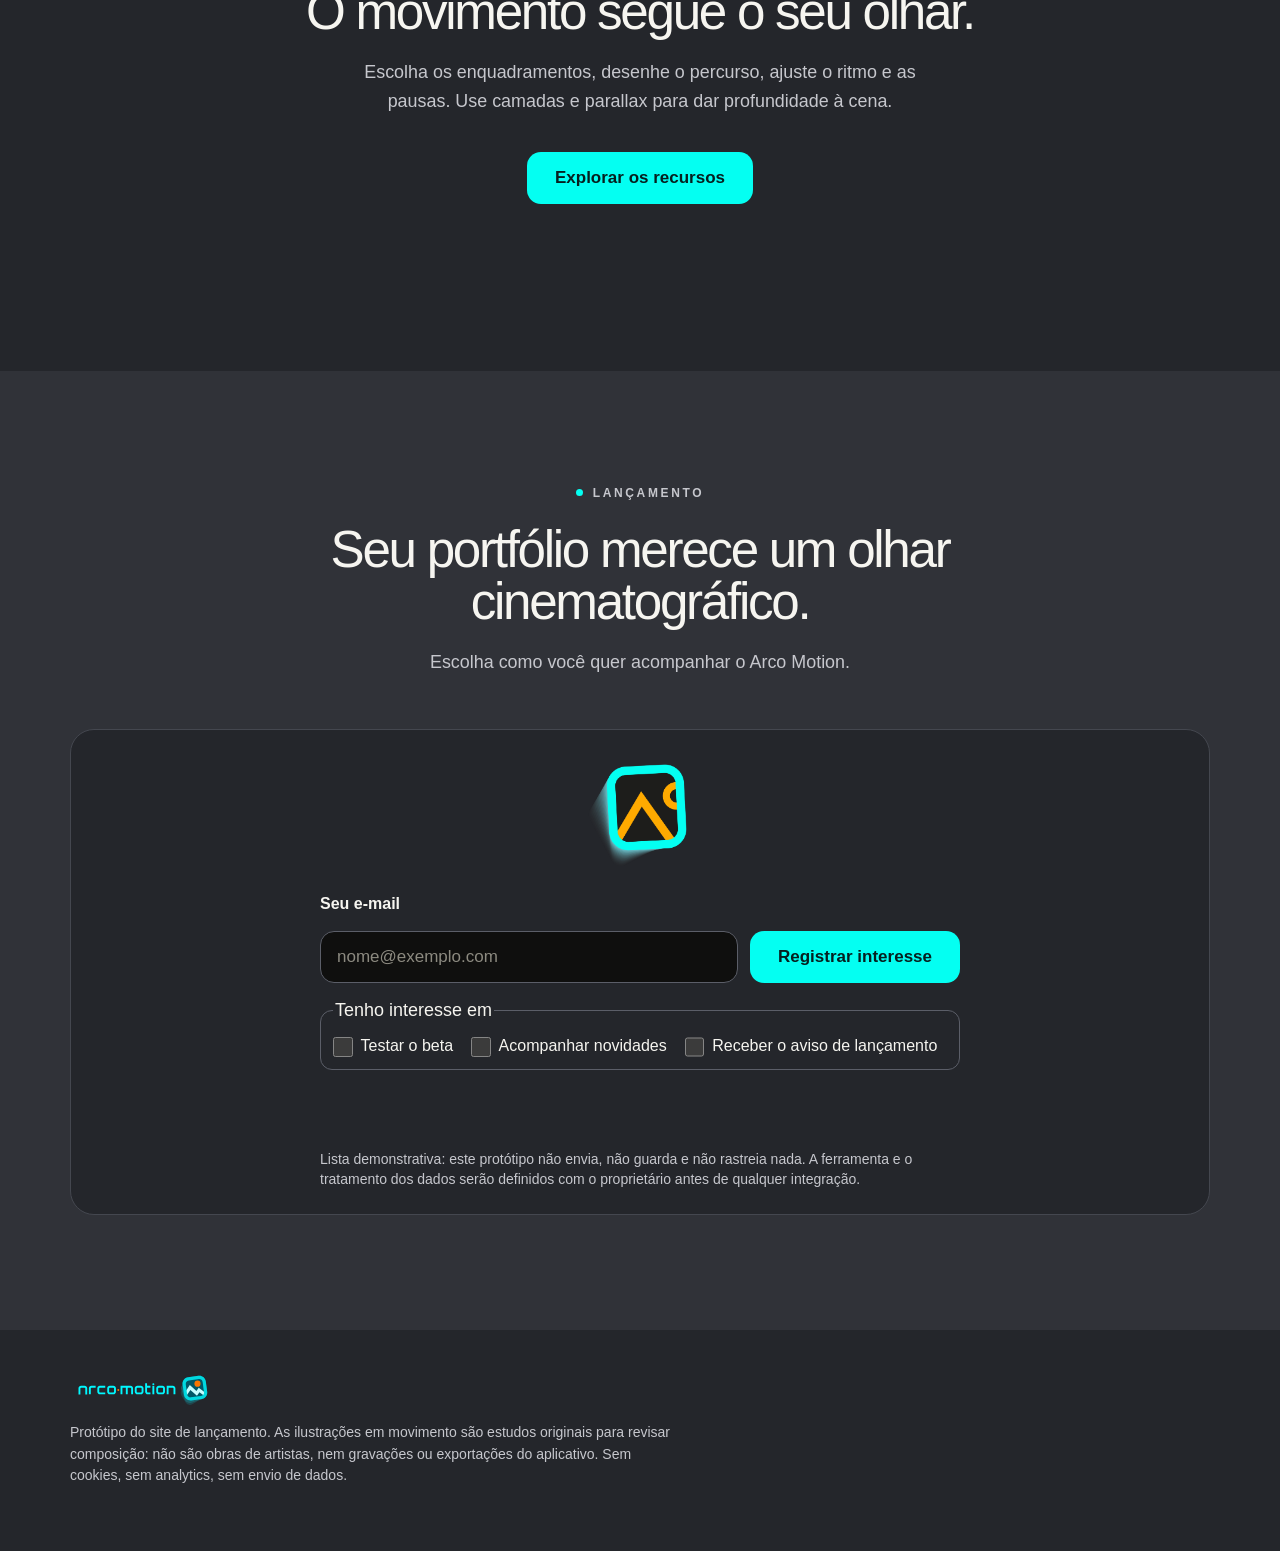
==== commit cb8aef80: "Aumenta o logotipo na página de lançamento" ====
--- a/index.html
+++ b/index.html
@@ -9,7 +9,7 @@
 <link rel="icon" type="image/png" href="assets/arcomotion-simbolo.png">
 <link rel="stylesheet" href="css/style.css">
 </head>
-<body>
+<body class="landing">
 <a class="skip" href="#conteudo">Ir para o conteúdo</a>
 
 <header class="top">
--- a/css/style.css
+++ b/css/style.css
@@ -365,3 +365,24 @@
   .top .wrap:has(.landing-nav) { flex-wrap: wrap; gap: 8px 20px; }
   .landing-nav { display: flex; flex-wrap: wrap; gap: 4px 16px; }
 }
+
+.step .vis[data-vis="play"], .step .vis[data-vis="export"] { aspect-ratio: auto; min-height: 0; }
+.replay-pair { display: grid; grid-template-columns: repeat(2, minmax(0, 1fr)); gap: 8px; padding: 10px; }
+.replay-pair span { display: block; margin-bottom: 5px; color: var(--text); font-size: .75rem; font-weight: 700; }
+.replay-overview, .replay-pair .stagewrap { aspect-ratio: 16/9; height: auto; }
+.replay-overview { overflow: hidden; border-radius: 8px; }
+.replay-overview svg { display: block; width: 100%; height: 100%; }
+.replay-film .player { border-radius: 8px; }
+.replay-film .player .bar { position: static; opacity: 1; }
+.replay-film .player .bigplay { bottom: auto; height: auto; aspect-ratio: 16/9; }
+.replay-film .player .bigplay span { width: 38px; height: 38px; }
+.step .vis[data-vis="export"] .expbox { position: relative; padding: 12px; }
+.export-options { display: flex; flex-wrap: wrap; justify-content: center; gap: 6px 10px; margin: 0; padding: 0; list-style: none; }
+.export-options li { display: flex; flex-direction: column; align-items: center; gap: 2px; font-size: .68rem; color: var(--muted); }
+.export-options svg { color: var(--cyan); }
+@media (min-width: 900px) and (max-width: 1100px) {
+  .replay-pair { grid-template-columns: 1fr; }
+}
+
+body.landing .brand img { height: 46px; }
+body.landing footer img { height: 38px; }
